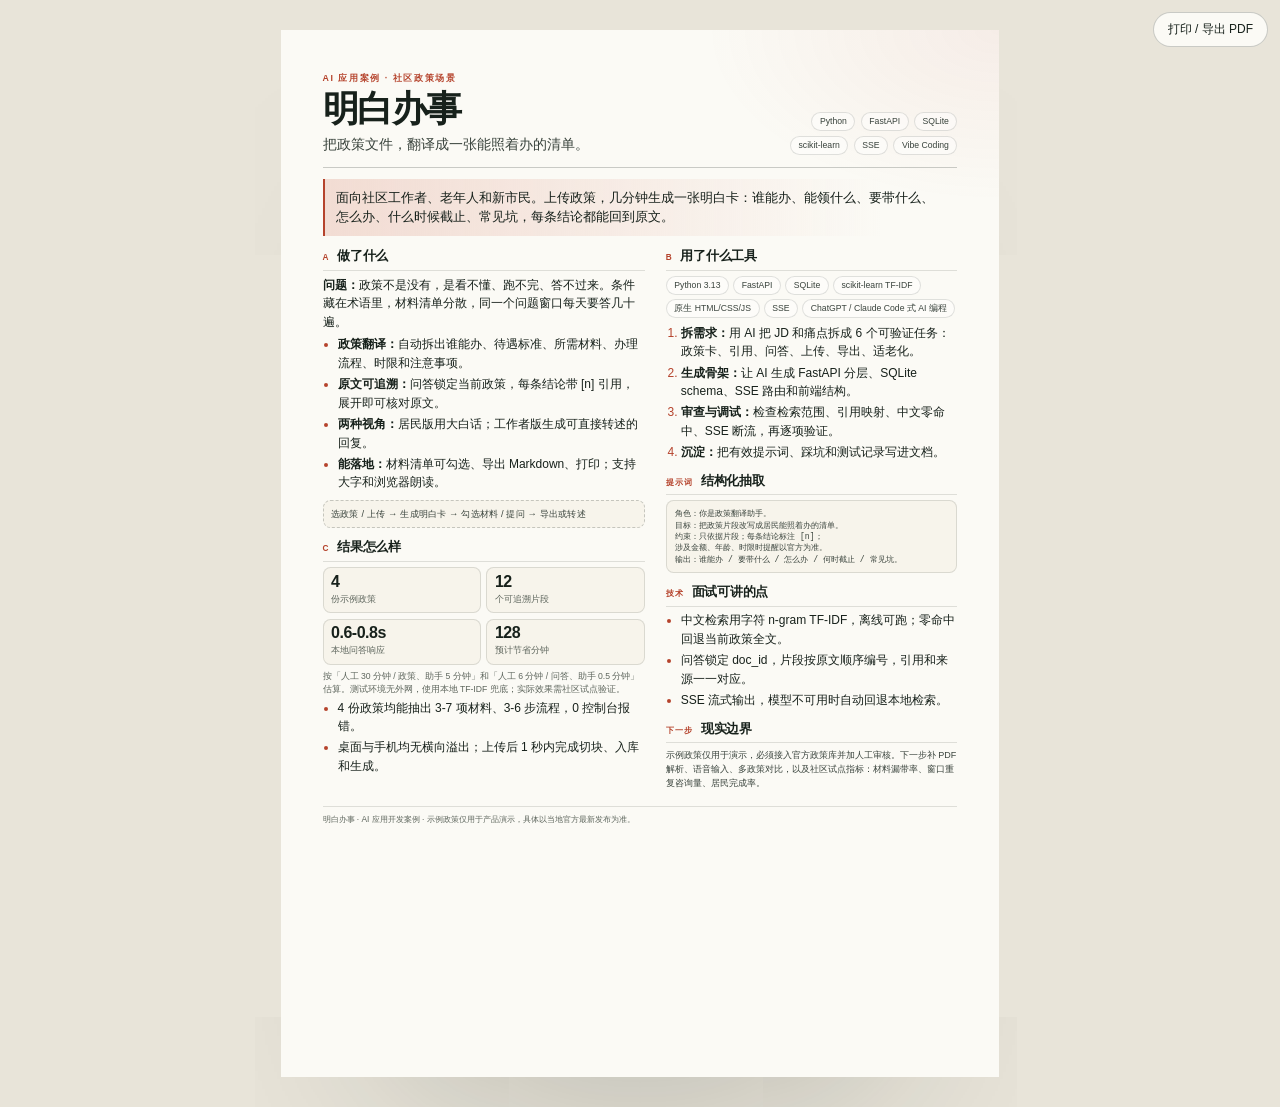
==== frontend/case-study/index.html @ 515706d0 "feat: build Mingbai policy translation assistant" ====
<!doctype html>
<html lang="zh-CN">
<head>
  <meta charset="utf-8">
  <meta name="viewport" content="width=device-width, initial-scale=1">
  <title>明白办事 · AI 应用案例</title>
  <style>
    @page {
      size: A4;
      margin: 10mm;
    }

    :root {
      --paper: #f2f0e9;
      --card: #fbfaf5;
      --card-warm: #f7f4eb;
      --ink: #17211b;
      --ink-2: #39433c;
      --muted: #5e665d;
      --line: rgba(23, 33, 27, 0.13);
      --line-strong: rgba(23, 33, 27, 0.22);
      --accent: #b5432c;
      --accent-deep: #8f3120;
      --accent-soft: #f2dcd3;
      --serif: "Noto Serif SC", "Source Han Serif SC", "Songti SC", "SimSun", Georgia, serif;
      --sans: "Noto Sans SC", "Source Han Sans SC", "Microsoft YaHei UI", "PingFang SC", sans-serif;
      --ui: "Bahnschrift", "Noto Sans SC", "Segoe UI Variable Display", sans-serif;
      --mono: "Cascadia Code", "Consolas", monospace;
    }

    * {
      box-sizing: border-box;
    }

    html {
      color-scheme: light;
    }

    body {
      margin: 0;
      background: #e8e4d9;
      color: var(--ink);
      font-family: var(--sans);
      font-size: 8pt;
      line-height: 1.48;
      -webkit-font-smoothing: antialiased;
    }

    .sheet {
      width: 190mm;
      min-height: 277mm;
      margin: 8mm auto;
      padding: 7.5mm 9mm 6mm;
      background:
        radial-gradient(120mm 70mm at 100% 0%, rgba(181, 67, 44, 0.07), transparent 65%),
        var(--card);
      box-shadow: 0 30mm 60mm -40mm rgba(23, 33, 27, 0.5);
    }

    .head {
      display: grid;
      grid-template-columns: 1.35fr 0.65fr;
      gap: 7mm;
      align-items: end;
      padding-bottom: 3mm;
      border-bottom: 1px solid var(--line-strong);
    }

    .label {
      margin: 0 0 1.5mm;
      color: var(--accent);
      font-family: var(--ui);
      font-size: 6.6pt;
      font-weight: 600;
      letter-spacing: 0.18em;
    }

    h1 {
      margin: 0;
      font-family: var(--serif);
      font-size: 23pt;
      font-weight: 600;
      line-height: 1.05;
      letter-spacing: -0.04em;
    }

    .sub {
      margin: 2mm 0 0;
      color: var(--ink-2);
      font-family: var(--serif);
      font-size: 9.8pt;
      line-height: 1.35;
    }

    .meta {
      display: flex;
      flex-wrap: wrap;
      gap: 1.4mm;
      justify-content: flex-end;
      align-content: end;
    }

    .meta span,
    .stack span {
      padding: 1mm 2mm;
      border: 1px solid var(--line);
      border-radius: 999px;
      background: rgba(255, 255, 255, 0.45);
      color: var(--ink-2);
      font-family: var(--ui);
      font-size: 6.5pt;
      line-height: 1.1;
    }

    .lead {
      margin: 3mm 0;
      padding: 2.4mm 3mm;
      border-left: 2px solid var(--accent);
      border-radius: 0 2mm 2mm 0;
      background: linear-gradient(90deg, var(--accent-soft), transparent 88%);
      color: var(--ink);
      font-family: var(--serif);
      font-size: 8.7pt;
      line-height: 1.45;
    }

    .grid {
      display: grid;
      grid-template-columns: 1.05fr 0.95fr;
      gap: 5.5mm;
    }

    section {
      margin-bottom: 2.6mm;
      break-inside: avoid;
    }

    h2 {
      display: flex;
      gap: 2mm;
      align-items: baseline;
      margin: 0 0 1.3mm;
      padding-bottom: 0.8mm;
      border-bottom: 1px solid var(--line);
      font-family: var(--serif);
      font-size: 9.6pt;
      font-weight: 600;
      letter-spacing: -0.02em;
    }

    h2 span {
      color: var(--accent);
      font-family: var(--ui);
      font-size: 6.2pt;
      font-weight: 600;
      letter-spacing: 0.14em;
      text-transform: uppercase;
    }

    p {
      margin: 1mm 0;
    }

    strong {
      color: var(--ink);
      font-weight: 600;
    }

    ul,
    ol {
      margin: 0.9mm 0;
      padding-left: 4mm;
    }

    li {
      margin-bottom: 0.7mm;
    }

    .tight li {
      margin-bottom: 0.7mm;
    }

    .features li::marker,
    .tight li::marker,
    .workflow li::marker {
      color: var(--accent);
    }

    .flow {
      margin-top: 2mm;
      padding: 1.6mm 2mm;
      border: 1px dashed var(--line-strong);
      border-radius: 2mm;
      background: var(--card-warm);
      color: var(--ink-2);
      font-family: var(--ui);
      font-size: 7pt;
      letter-spacing: 0.02em;
    }

    .metrics {
      display: grid;
      grid-template-columns: 1fr 1fr;
      gap: 1.4mm;
      margin: 1.5mm 0;
    }

    .metrics div {
      padding: 1.5mm 2mm;
      border: 1px solid var(--line);
      border-radius: 2mm;
      background: var(--card-warm);
    }

    .metrics strong {
      display: block;
      font-family: var(--ui);
      font-size: 12pt;
      font-weight: 600;
      line-height: 1;
      letter-spacing: -0.03em;
    }

    .metrics span {
      display: block;
      margin-top: 0.8mm;
      color: var(--muted);
      font-size: 6.6pt;
    }

    .note {
      color: var(--muted);
      font-size: 6.5pt;
      line-height: 1.42;
    }

    .stack {
      display: flex;
      flex-wrap: wrap;
      gap: 1.1mm;
      margin: 1.2mm 0 1.5mm;
    }

    .workflow {
      padding-left: 4mm;
    }

    .workflow li {
      margin-bottom: 0.7mm;
    }

    pre {
      margin: 1.2mm 0;
      padding: 1.8mm 2.2mm;
      border: 1px solid var(--line);
      border-radius: 2mm;
      background: var(--card-warm);
      color: var(--ink-2);
      font-family: var(--mono);
      font-size: 6.1pt;
      line-height: 1.4;
      white-space: pre-wrap;
    }

    .limits p {
      color: var(--ink-2);
      font-size: 6.8pt;
    }

    footer {
      margin-top: 1.5mm;
      padding-top: 1.5mm;
      border-top: 1px solid var(--line);
      color: var(--muted);
      font-size: 6.3pt;
    }

    .toolbar {
      position: fixed;
      top: 12px;
      right: 12px;
      z-index: 10;
    }

    .toolbar button {
      padding: 8px 14px;
      border: 1px solid var(--line-strong);
      border-radius: 999px;
      background: var(--card);
      color: var(--ink);
      font-family: var(--sans);
      font-size: 12px;
      cursor: pointer;
    }

    @media (max-width: 760px) {
      .sheet {
        width: 100%;
        min-height: 0;
        margin: 0;
        padding: 20px;
      }

      .head,
      .grid {
        grid-template-columns: 1fr;
      }

      .meta {
        justify-content: flex-start;
      }

      .toolbar {
        position: static;
        padding: 10px;
        text-align: right;
      }
    }

    @media screen {
      body {
        font-size: 9pt;
        line-height: 1.55;
      }

      .sheet {
        padding: 11mm 11mm 9mm;
      }

      h1 {
        font-size: 27pt;
      }

      .sub {
        font-size: 10.5pt;
      }

      .lead {
        font-size: 10pt;
      }
    }

    @media print {
      body {
        background: #fff;
      }

      .toolbar {
        display: none;
      }

      .sheet {
        width: auto;
        min-height: auto;
        margin: 0;
        padding: 0;
        background: #fff;
        box-shadow: none;
      }
    }
  </style>
</head>
<body>
  <div class="toolbar"><button type="button" onclick="window.print()">打印 / 导出 PDF</button></div>

  <main class="sheet">
    <header class="head">
      <div>
        <p class="label">AI 应用案例 · 社区政策场景</p>
        <h1>明白办事</h1>
        <p class="sub">把政策文件，翻译成一张能照着办的清单。</p>
      </div>
      <div class="meta">
        <span>Python</span><span>FastAPI</span><span>SQLite</span><span>scikit-learn</span><span>SSE</span><span>Vibe Coding</span>
      </div>
    </header>

    <div class="lead">
      面向社区工作者、老年人和新市民。上传政策，几分钟生成一张明白卡：谁能办、能领什么、要带什么、怎么办、什么时候截止、常见坑，每条结论都能回到原文。
    </div>

    <div class="grid">
      <div>
        <section>
          <h2><span>a</span> 做了什么</h2>
          <p><strong>问题：</strong>政策不是没有，是看不懂、跑不完、答不过来。条件藏在术语里，材料清单分散，同一个问题窗口每天要答几十遍。</p>
          <ul class="features">
            <li><strong>政策翻译：</strong>自动拆出谁能办、待遇标准、所需材料、办理流程、时限和注意事项。</li>
            <li><strong>原文可追溯：</strong>问答锁定当前政策，每条结论带 [n] 引用，展开即可核对原文。</li>
            <li><strong>两种视角：</strong>居民版用大白话；工作者版生成可直接转述的回复。</li>
            <li><strong>能落地：</strong>材料清单可勾选、导出 Markdown、打印；支持大字和浏览器朗读。</li>
          </ul>
          <div class="flow">选政策 / 上传 → 生成明白卡 → 勾选材料 / 提问 → 导出或转述</div>
        </section>

        <section>
          <h2><span>c</span> 结果怎么样</h2>
          <div class="metrics">
            <div><strong>4</strong><span>份示例政策</span></div>
            <div><strong>12</strong><span>个可追溯片段</span></div>
            <div><strong>0.6-0.8s</strong><span>本地问答响应</span></div>
            <div><strong>128</strong><span>预计节省分钟</span></div>
          </div>
          <p class="note">按「人工 30 分钟 / 政策、助手 5 分钟」和「人工 6 分钟 / 问答、助手 0.5 分钟」估算。测试环境无外网，使用本地 TF-IDF 兜底；实际效果需社区试点验证。</p>
          <ul class="tight">
            <li>4 份政策均能抽出 3-7 项材料、3-6 步流程，0 控制台报错。</li>
            <li>桌面与手机均无横向溢出；上传后 1 秒内完成切块、入库和生成。</li>
          </ul>
        </section>
      </div>

      <div>
        <section>
          <h2><span>b</span> 用了什么工具</h2>
          <div class="stack">
            <span>Python 3.13</span><span>FastAPI</span><span>SQLite</span><span>scikit-learn TF-IDF</span><span>原生 HTML/CSS/JS</span><span>SSE</span><span>ChatGPT / Claude Code 式 AI 编程</span>
          </div>
          <ol class="workflow">
            <li><strong>拆需求：</strong>用 AI 把 JD 和痛点拆成 6 个可验证任务：政策卡、引用、问答、上传、导出、适老化。</li>
            <li><strong>生成骨架：</strong>让 AI 生成 FastAPI 分层、SQLite schema、SSE 路由和前端结构。</li>
            <li><strong>审查与调试：</strong>检查检索范围、引用映射、中文零命中、SSE 断流，再逐项验证。</li>
            <li><strong>沉淀：</strong>把有效提示词、踩坑和测试记录写进文档。</li>
          </ol>
        </section>

        <section>
          <h2><span>提示词</span> 结构化抽取</h2>
          <pre>角色：你是政策翻译助手。
目标：把政策片段改写成居民能照着办的清单。
约束：只依据片段；每条结论标注 [n]；
涉及金额、年龄、时限时提醒以官方为准。
输出：谁能办 / 要带什么 / 怎么办 / 何时截止 / 常见坑。</pre>
        </section>

        <section>
          <h2><span>技术</span> 面试可讲的点</h2>
          <ul class="tight">
            <li>中文检索用字符 n-gram TF-IDF，离线可跑；零命中回退当前政策全文。</li>
            <li>问答锁定 doc_id，片段按原文顺序编号，引用和来源一一对应。</li>
            <li>SSE 流式输出，模型不可用时自动回退本地检索。</li>
          </ul>
        </section>

        <section class="limits">
          <h2><span>下一步</span> 现实边界</h2>
          <p>示例政策仅用于演示，必须接入官方政策库并加人工审核。下一步补 PDF 解析、语音输入、多政策对比，以及社区试点指标：材料漏带率、窗口重复咨询量、居民完成率。</p>
        </section>
      </div>
    </div>

    <footer>明白办事 · AI 应用开发案例 · 示例政策仅用于产品演示，具体以当地官方最新发布为准。</footer>
  </main>
</body>
</html>
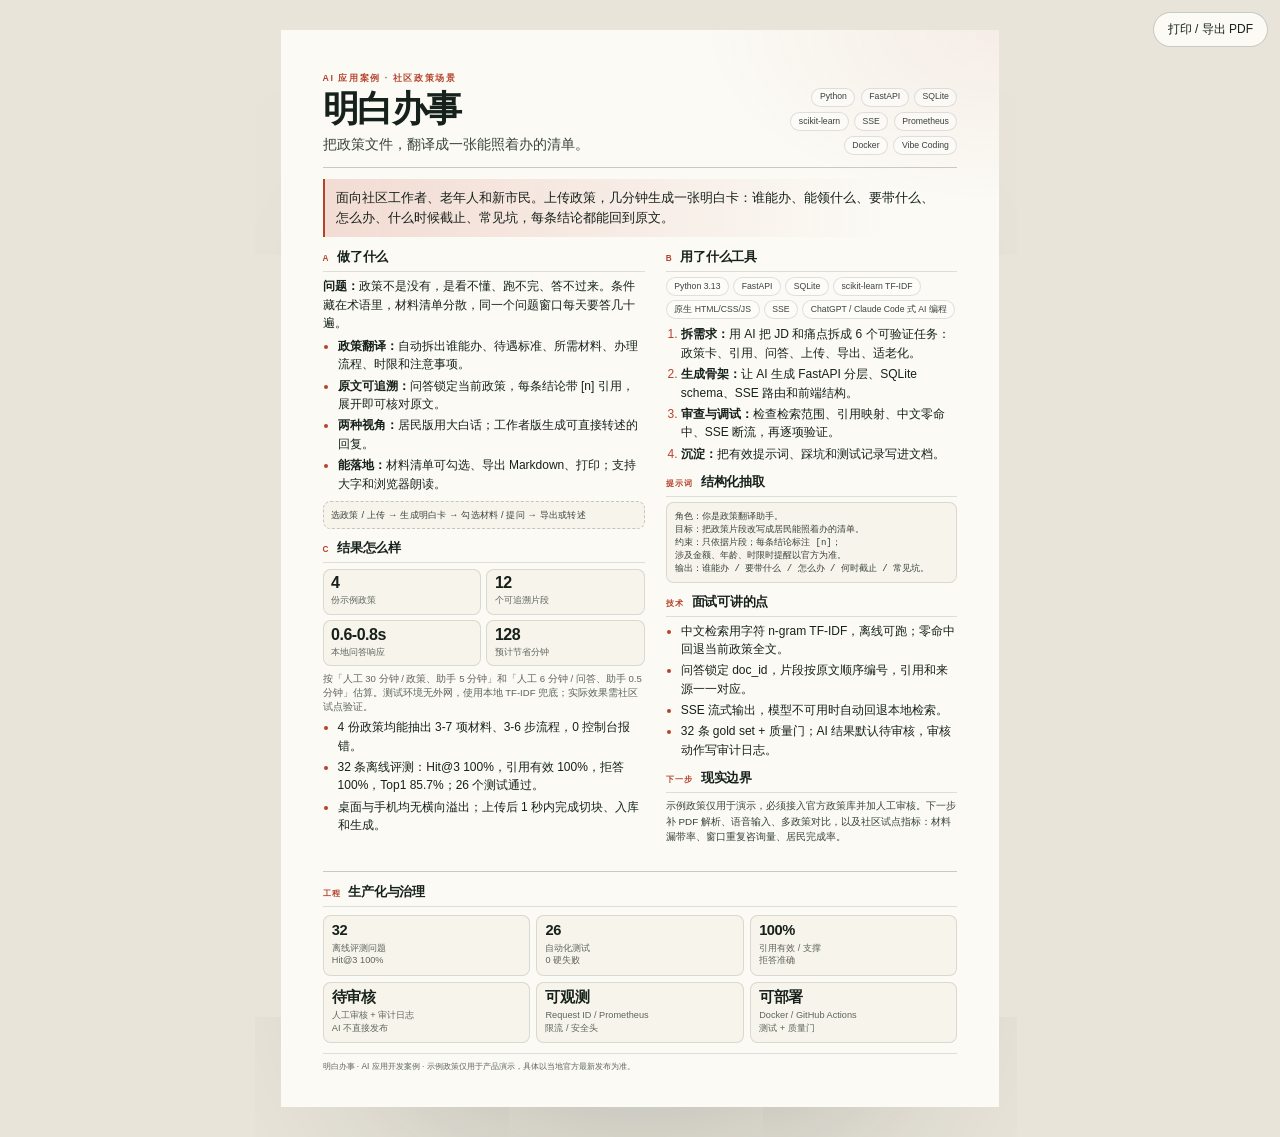
==== commit 1681df7c: "feat: add evaluation, observability, and review governance" ====
--- a/frontend/case-study/index.html
+++ b/frontend/case-study/index.html
@@ -4,6 +4,7 @@
   <meta charset="utf-8">
   <meta name="viewport" content="width=device-width, initial-scale=1">
   <title>明白办事 · AI 应用案例</title>
+  <link rel="icon" href="data:image/svg+xml,%3Csvg xmlns='http://www.w3.org/2000/svg' viewBox='0 0 64 64'%3E%3Crect width='64' height='64' rx='16' fill='%23B5432C'/%3E%3Ctext x='32' y='43' text-anchor='middle' font-size='30' fill='%23F2F0E9' font-family='serif'%3E明%3C/text%3E%3C/svg%3E">
   <style>
     @page {
       size: A4;
@@ -41,8 +42,8 @@
       background: #e8e4d9;
       color: var(--ink);
       font-family: var(--sans);
-      font-size: 8pt;
-      line-height: 1.48;
+      font-size: 10pt;
+      line-height: 1.55;
       -webkit-font-smoothing: antialiased;
     }
 
@@ -78,7 +79,7 @@
     h1 {
       margin: 0;
       font-family: var(--serif);
-      font-size: 23pt;
+      font-size: 25pt;
       font-weight: 600;
       line-height: 1.05;
       letter-spacing: -0.04em;
@@ -88,7 +89,7 @@
       margin: 2mm 0 0;
       color: var(--ink-2);
       font-family: var(--serif);
-      font-size: 9.8pt;
+      font-size: 10.5pt;
       line-height: 1.35;
     }
 
@@ -120,8 +121,8 @@
       background: linear-gradient(90deg, var(--accent-soft), transparent 88%);
       color: var(--ink);
       font-family: var(--serif);
-      font-size: 8.7pt;
-      line-height: 1.45;
+      font-size: 9.5pt;
+      line-height: 1.5;
     }
 
     .grid {
@@ -230,8 +231,8 @@
 
     .note {
       color: var(--muted);
-      font-size: 6.5pt;
-      line-height: 1.42;
+      font-size: 7.2pt;
+      line-height: 1.48;
     }
 
     .stack {
@@ -257,14 +258,55 @@
       background: var(--card-warm);
       color: var(--ink-2);
       font-family: var(--mono);
-      font-size: 6.1pt;
-      line-height: 1.4;
+      font-size: 6.8pt;
+      line-height: 1.45;
       white-space: pre-wrap;
     }
 
     .limits p {
       color: var(--ink-2);
-      font-size: 6.8pt;
+      font-size: 7.4pt;
+    }
+
+    .engineering {
+      margin-top: 4.5mm;
+      padding-top: 3mm;
+      border-top: 1px solid var(--line-strong);
+      break-inside: avoid;
+    }
+
+    .engineering h2 {
+      margin-bottom: 2mm;
+    }
+
+    .engineering-grid {
+      display: grid;
+      grid-template-columns: repeat(3, 1fr);
+      gap: 1.6mm;
+    }
+
+    .engineering-grid div {
+      padding: 2mm 2.2mm;
+      border: 1px solid var(--line);
+      border-radius: 2mm;
+      background: var(--card-warm);
+    }
+
+    .engineering-grid strong {
+      display: block;
+      font-family: var(--ui);
+      font-size: 11pt;
+      font-weight: 600;
+      line-height: 1;
+      letter-spacing: -0.03em;
+    }
+
+    .engineering-grid span {
+      display: block;
+      margin-top: 1mm;
+      color: var(--muted);
+      font-size: 6.9pt;
+      line-height: 1.4;
     }
 
     footer {
@@ -371,7 +413,7 @@
         <p class="sub">把政策文件，翻译成一张能照着办的清单。</p>
       </div>
       <div class="meta">
-        <span>Python</span><span>FastAPI</span><span>SQLite</span><span>scikit-learn</span><span>SSE</span><span>Vibe Coding</span>
+        <span>Python</span><span>FastAPI</span><span>SQLite</span><span>scikit-learn</span><span>SSE</span><span>Prometheus</span><span>Docker</span><span>Vibe Coding</span>
       </div>
     </header>
 
@@ -404,6 +446,7 @@
           <p class="note">按「人工 30 分钟 / 政策、助手 5 分钟」和「人工 6 分钟 / 问答、助手 0.5 分钟」估算。测试环境无外网，使用本地 TF-IDF 兜底；实际效果需社区试点验证。</p>
           <ul class="tight">
             <li>4 份政策均能抽出 3-7 项材料、3-6 步流程，0 控制台报错。</li>
+            <li>32 条离线评测：Hit@3 100%，引用有效 100%，拒答 100%，Top1 85.7%；26 个测试通过。</li>
             <li>桌面与手机均无横向溢出；上传后 1 秒内完成切块、入库和生成。</li>
           </ul>
         </section>
@@ -438,6 +481,7 @@
             <li>中文检索用字符 n-gram TF-IDF，离线可跑；零命中回退当前政策全文。</li>
             <li>问答锁定 doc_id，片段按原文顺序编号，引用和来源一一对应。</li>
             <li>SSE 流式输出，模型不可用时自动回退本地检索。</li>
+            <li>32 条 gold set + 质量门；AI 结果默认待审核，审核动作写审计日志。</li>
           </ul>
         </section>
 
@@ -448,6 +492,18 @@
       </div>
     </div>
 
+    <section class="engineering">
+      <h2><span>工程</span> 生产化与治理</h2>
+      <div class="engineering-grid">
+        <div><strong>32</strong><span>离线评测问题<br>Hit@3 100%</span></div>
+        <div><strong>26</strong><span>自动化测试<br>0 硬失败</span></div>
+        <div><strong>100%</strong><span>引用有效 / 支撑<br>拒答准确</span></div>
+        <div><strong>待审核</strong><span>人工审核 + 审计日志<br>AI 不直接发布</span></div>
+        <div><strong>可观测</strong><span>Request ID / Prometheus<br>限流 / 安全头</span></div>
+        <div><strong>可部署</strong><span>Docker / GitHub Actions<br>测试 + 质量门</span></div>
+      </div>
+    </section>
+
     <footer>明白办事 · AI 应用开发案例 · 示例政策仅用于产品演示，具体以当地官方最新发布为准。</footer>
   </main>
 </body>
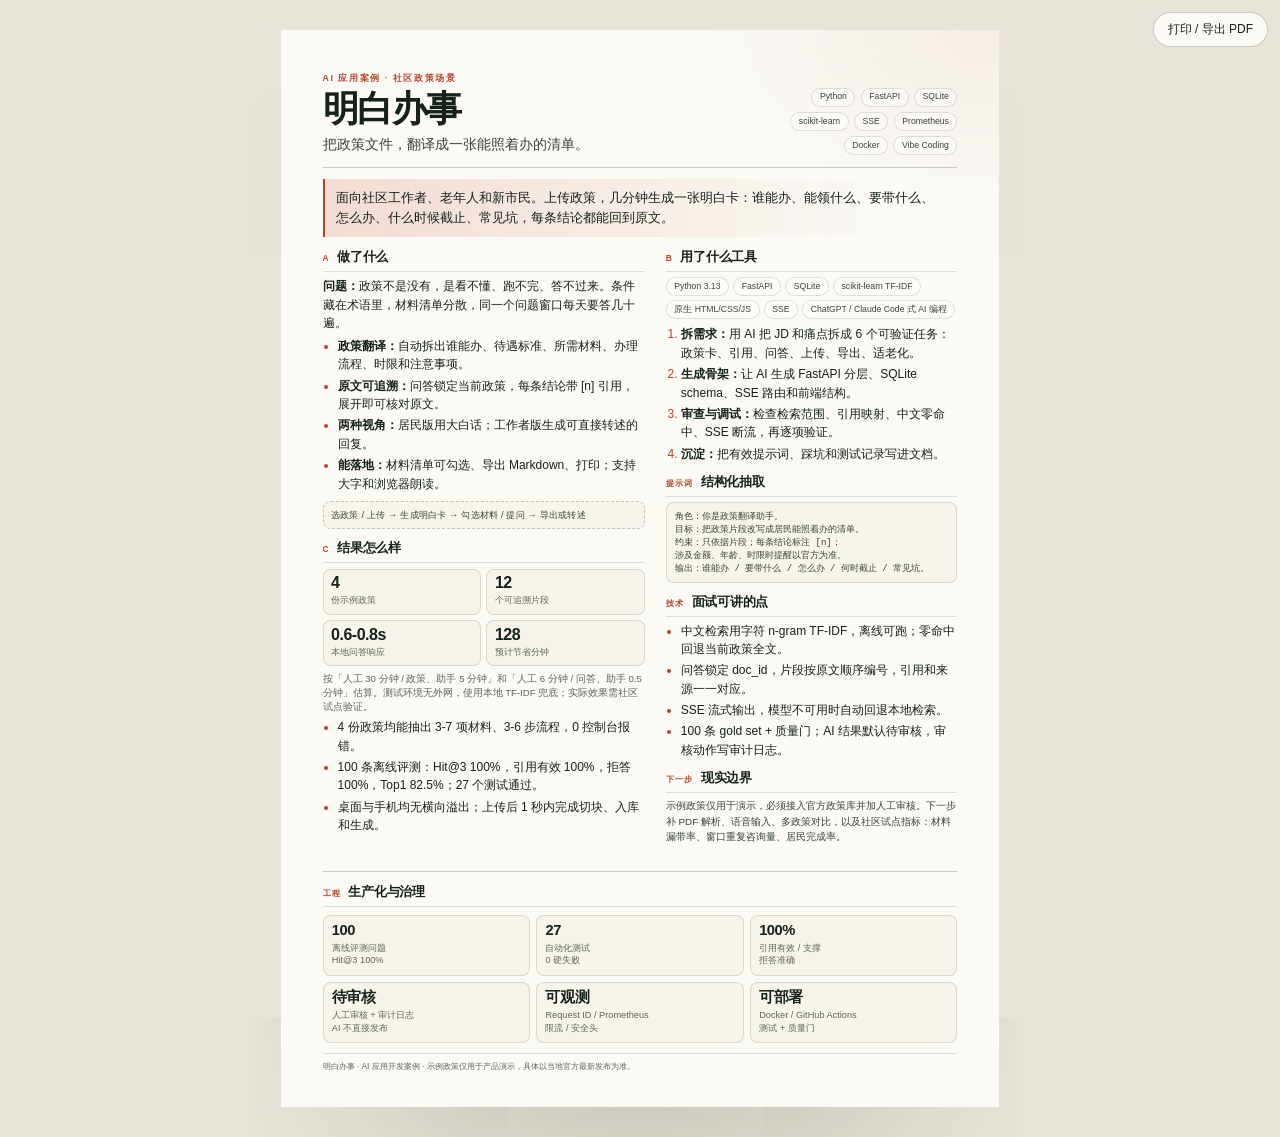
==== commit 03aa4a6c: "feat: expand evaluation to 100 questions and add scope guard" ====
--- a/frontend/case-study/index.html
+++ b/frontend/case-study/index.html
@@ -446,7 +446,7 @@
           <p class="note">按「人工 30 分钟 / 政策、助手 5 分钟」和「人工 6 分钟 / 问答、助手 0.5 分钟」估算。测试环境无外网，使用本地 TF-IDF 兜底；实际效果需社区试点验证。</p>
           <ul class="tight">
             <li>4 份政策均能抽出 3-7 项材料、3-6 步流程，0 控制台报错。</li>
-            <li>32 条离线评测：Hit@3 100%，引用有效 100%，拒答 100%，Top1 85.7%；26 个测试通过。</li>
+            <li>100 条离线评测：Hit@3 100%，引用有效 100%，拒答 100%，Top1 82.5%；27 个测试通过。</li>
             <li>桌面与手机均无横向溢出；上传后 1 秒内完成切块、入库和生成。</li>
           </ul>
         </section>
@@ -481,7 +481,7 @@
             <li>中文检索用字符 n-gram TF-IDF，离线可跑；零命中回退当前政策全文。</li>
             <li>问答锁定 doc_id，片段按原文顺序编号，引用和来源一一对应。</li>
             <li>SSE 流式输出，模型不可用时自动回退本地检索。</li>
-            <li>32 条 gold set + 质量门；AI 结果默认待审核，审核动作写审计日志。</li>
+            <li>100 条 gold set + 质量门；AI 结果默认待审核，审核动作写审计日志。</li>
           </ul>
         </section>
 
@@ -495,8 +495,8 @@
     <section class="engineering">
       <h2><span>工程</span> 生产化与治理</h2>
       <div class="engineering-grid">
-        <div><strong>32</strong><span>离线评测问题<br>Hit@3 100%</span></div>
-        <div><strong>26</strong><span>自动化测试<br>0 硬失败</span></div>
+        <div><strong>100</strong><span>离线评测问题<br>Hit@3 100%</span></div>
+        <div><strong>27</strong><span>自动化测试<br>0 硬失败</span></div>
         <div><strong>100%</strong><span>引用有效 / 支撑<br>拒答准确</span></div>
         <div><strong>待审核</strong><span>人工审核 + 审计日志<br>AI 不直接发布</span></div>
         <div><strong>可观测</strong><span>Request ID / Prometheus<br>限流 / 安全头</span></div>
